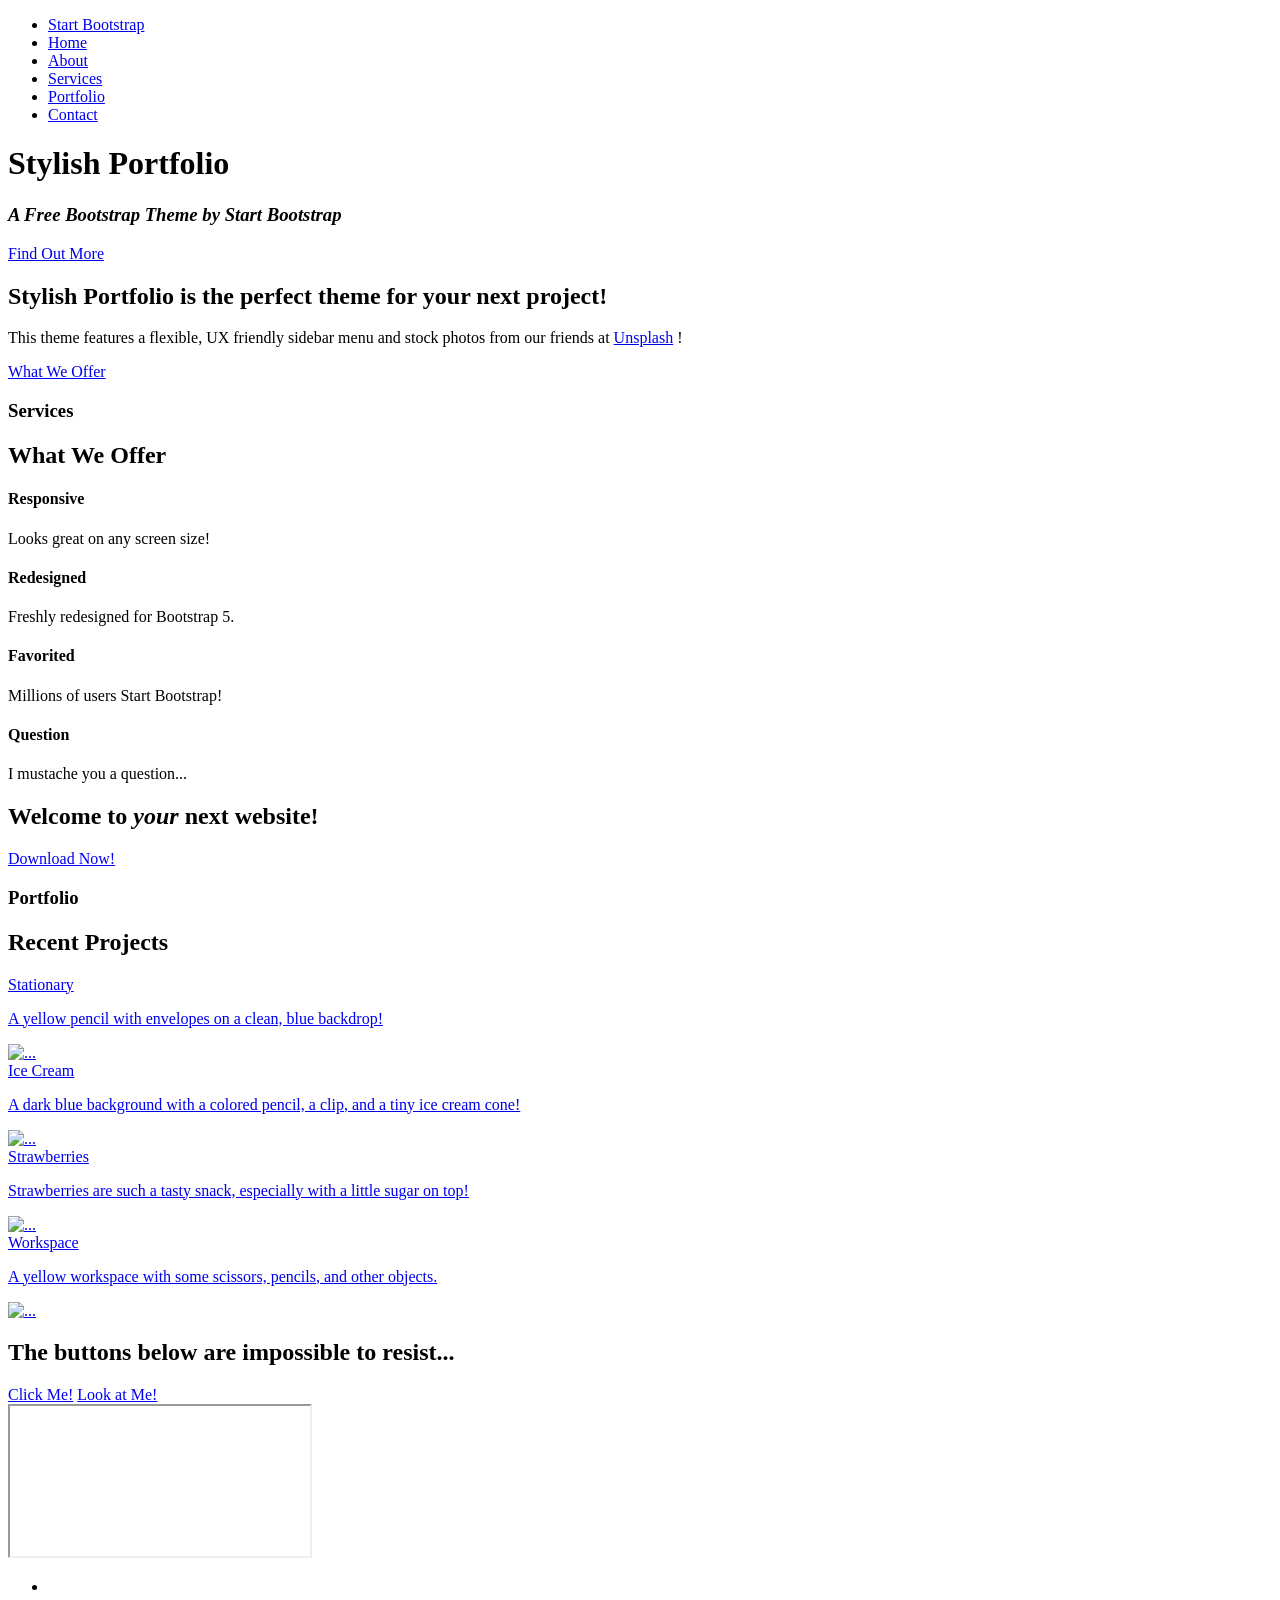
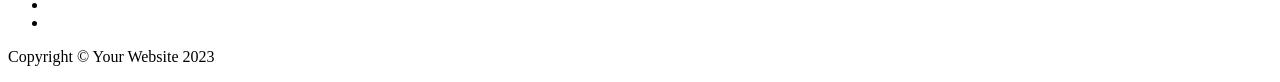
==== index.html @ 63abe237 "Feature Alinhamento de Dados" ====
<!DOCTYPE html>
<html lang="en">
    <head>
        <meta charset="utf-8" />
        <meta name="viewport" content="width=device-width, initial-scale=1, shrink-to-fit=no" />
        <meta name="description" content="" />
        <meta name="author" content="" />
        <title>Stylish Portfolio - Start Bootstrap Template</title>
        <!-- Favicon-->
        <link rel="icon" type="image/x-icon" href="assets/favicon.ico" />
        <!-- Font Awesome icons (free version)-->
        <script src="https://use.fontawesome.com/releases/v6.3.0/js/all.js" crossorigin="anonymous"></script>
        <!-- Simple line icons-->
        <link href="https://cdnjs.cloudflare.com/ajax/libs/simple-line-icons/2.5.5/css/simple-line-icons.min.css" rel="stylesheet" />
        <!-- Google fonts-->
        <link href="https://fonts.googleapis.com/css?family=Source+Sans+Pro:300,400,700,300italic,400italic,700italic" rel="stylesheet" type="text/css" />
        <!-- Core theme CSS (includes Bootstrap)-->
        <link href="css/styles.css" rel="stylesheet" />
    </head>
    <body id="page-top">
        <!-- Navigation-->
        <a class="menu-toggle rounded" href="#"><i class="fas fa-bars"></i></a>
        <nav id="sidebar-wrapper">
            <ul class="sidebar-nav">
                <li class="sidebar-brand"><a href="#page-top">Start Bootstrap</a></li>
                <li class="sidebar-nav-item"><a href="#page-top">Home</a></li>
                <li class="sidebar-nav-item"><a href="#about">About</a></li>
                <li class="sidebar-nav-item"><a href="#services">Services</a></li>
                <li class="sidebar-nav-item"><a href="#portfolio">Portfolio</a></li>
                <li class="sidebar-nav-item"><a href="#contact">Contact</a></li>
            </ul>
        </nav>
        <!-- Header-->
        <header class="masthead d-flex align-items-center">
            <div class="container px-4 px-lg-5 text-center">
                <h1 class="mb-1">Stylish Portfolio</h1>
                <h3 class="mb-5"><em>A Free Bootstrap Theme by Start Bootstrap</em></h3>
                <a class="btn btn-primary btn-xl" href="#about">Find Out More</a>
            </div>
        </header>
        <!-- About-->
        <section class="content-section bg-light" id="about">
            <div class="container px-4 px-lg-5 text-center">
                <div class="row gx-4 gx-lg-5 justify-content-center">
                    <div class="col-lg-10">
                        <h2>Stylish Portfolio is the perfect theme for your next project!</h2>
                        <p class="lead mb-5">
                            This theme features a flexible, UX friendly sidebar menu and stock photos from our friends at
                            <a href="https://unsplash.com/">Unsplash</a>
                            !
                        </p>
                        <a class="btn btn-dark btn-xl" href="#services">What We Offer</a>
                    </div>
                </div>
            </div>
        </section>
        <!-- Services-->
        <section class="content-section bg-primary text-white text-center" id="services">
            <div class="container px-4 px-lg-5">
                <div class="content-section-heading">
                    <h3 class="text-secondary mb-0">Services</h3>
                    <h2 class="mb-5">What We Offer</h2>
                </div>
                <div class="row gx-4 gx-lg-5">
                    <div class="col-lg-3 col-md-6 mb-5 mb-lg-0">
                        <span class="service-icon rounded-circle mx-auto mb-3"><i class="icon-screen-smartphone"></i></span>
                        <h4><strong>Responsive</strong></h4>
                        <p class="text-faded mb-0">Looks great on any screen size!</p>
                    </div>
                    <div class="col-lg-3 col-md-6 mb-5 mb-lg-0">
                        <span class="service-icon rounded-circle mx-auto mb-3"><i class="icon-pencil"></i></span>
                        <h4><strong>Redesigned</strong></h4>
                        <p class="text-faded mb-0">Freshly redesigned for Bootstrap 5.</p>
                    </div>
                    <div class="col-lg-3 col-md-6 mb-5 mb-md-0">
                        <span class="service-icon rounded-circle mx-auto mb-3"><i class="icon-like"></i></span>
                        <h4><strong>Favorited</strong></h4>
                        <p class="text-faded mb-0">
                            Millions of users
                            <i class="fas fa-heart"></i>
                            Start Bootstrap!
                        </p>
                    </div>
                    <div class="col-lg-3 col-md-6">
                        <span class="service-icon rounded-circle mx-auto mb-3"><i class="icon-mustache"></i></span>
                        <h4><strong>Question</strong></h4>
                        <p class="text-faded mb-0">I mustache you a question...</p>
                    </div>
                </div>
            </div>
        </section>
        <!-- Callout-->
        <section class="callout">
            <div class="container px-4 px-lg-5 text-center">
                <h2 class="mx-auto mb-5">
                    Welcome to
                    <em>your</em>
                    next website!
                </h2>
                <a class="btn btn-primary btn-xl" href="https://startbootstrap.com/theme/stylish-portfolio/">Download Now!</a>
            </div>
        </section>
        <!-- Portfolio-->
        <section class="content-section" id="portfolio">
            <div class="container px-4 px-lg-5">
                <div class="content-section-heading text-center">
                    <h3 class="text-secondary mb-0">Portfolio</h3>
                    <h2 class="mb-5">Recent Projects</h2>
                </div>
                <div class="row gx-0">
                    <div class="col-lg-6">
                        <a class="portfolio-item" href="#!">
                            <div class="caption">
                                <div class="caption-content">
                                    <div class="h2">Stationary</div>
                                    <p class="mb-0">A yellow pencil with envelopes on a clean, blue backdrop!</p>
                                </div>
                            </div>
                            <img class="img-fluid" src="assets/img/portfolio-1.jpg" alt="..." />
                        </a>
                    </div>
                    <div class="col-lg-6">
                        <a class="portfolio-item" href="#!">
                            <div class="caption">
                                <div class="caption-content">
                                    <div class="h2">Ice Cream</div>
                                    <p class="mb-0">A dark blue background with a colored pencil, a clip, and a tiny ice cream cone!</p>
                                </div>
                            </div>
                            <img class="img-fluid" src="assets/img/portfolio-2.jpg" alt="..." />
                        </a>
                    </div>
                    <div class="col-lg-6">
                        <a class="portfolio-item" href="#!">
                            <div class="caption">
                                <div class="caption-content">
                                    <div class="h2">Strawberries</div>
                                    <p class="mb-0">Strawberries are such a tasty snack, especially with a little sugar on top!</p>
                                </div>
                            </div>
                            <img class="img-fluid" src="assets/img/portfolio-3.jpg" alt="..." />
                        </a>
                    </div>
                    <div class="col-lg-6">
                        <a class="portfolio-item" href="#!">
                            <div class="caption">
                                <div class="caption-content">
                                    <div class="h2">Workspace</div>
                                    <p class="mb-0">A yellow workspace with some scissors, pencils, and other objects.</p>
                                </div>
                            </div>
                            <img class="img-fluid" src="assets/img/portfolio-4.jpg" alt="..." />
                        </a>
                    </div>
                </div>
            </div>
        </section>
        <!-- Call to Action-->
        <section class="content-section bg-primary text-white">
            <div class="container px-4 px-lg-5 text-center">
                <h2 class="mb-4">The buttons below are impossible to resist...</h2>
                <a class="btn btn-xl btn-light me-4" href="#!">Click Me!</a>
                <a class="btn btn-xl btn-dark" href="#!">Look at Me!</a>
            </div>
        </section>
        <!-- Map-->
        <div class="map" id="contact">
            <iframe src="https://maps.google.com/maps?f=q&amp;source=s_q&amp;hl=en&amp;geocode=&amp;q=Twitter,+Inc.,+Market+Street,+San+Francisco,+CA&amp;aq=0&amp;oq=twitter&amp;sll=28.659344,-81.187888&amp;sspn=0.128789,0.264187&amp;ie=UTF8&amp;hq=Twitter,+Inc.,+Market+Street,+San+Francisco,+CA&amp;t=m&amp;z=15&amp;iwloc=A&amp;output=embed"></iframe>
            <br />
            <small><a href="https://maps.google.com/maps?f=q&amp;source=embed&amp;hl=en&amp;geocode=&amp;q=Twitter,+Inc.,+Market+Street,+San+Francisco,+CA&amp;aq=0&amp;oq=twitter&amp;sll=28.659344,-81.187888&amp;sspn=0.128789,0.264187&amp;ie=UTF8&amp;hq=Twitter,+Inc.,+Market+Street,+San+Francisco,+CA&amp;t=m&amp;z=15&amp;iwloc=A"></a></small>
        </div>
        <!-- Footer-->
        <footer class="footer text-center">
            <div class="container px-4 px-lg-5">
                <ul class="list-inline mb-5">
                    <li class="list-inline-item">
                        <a class="social-link rounded-circle text-white mr-3" href="#!"><i class="icon-social-facebook"></i></a>
                    </li>
                    <li class="list-inline-item">
                        <a class="social-link rounded-circle text-white mr-3" href="#!"><i class="icon-social-twitter"></i></a>
                    </li>
                    <li class="list-inline-item">
                        <a class="social-link rounded-circle text-white" href="#!"><i class="icon-social-github"></i></a>
                    </li>
                </ul>
                <p class="text-muted small mb-0">Copyright &copy; Your Website 2023</p>
            </div>
        </footer>
        <!-- Scroll to Top Button-->
        <a class="scroll-to-top rounded" href="#page-top"><i class="fas fa-angle-up"></i></a>
        <!-- Bootstrap core JS-->
        <script src="https://cdn.jsdelivr.net/npm/bootstrap@5.2.3/dist/js/bootstrap.bundle.min.js"></script>
        <!-- Core theme JS-->
        <script src="js/scripts.js"></script>
    </body>
</html>
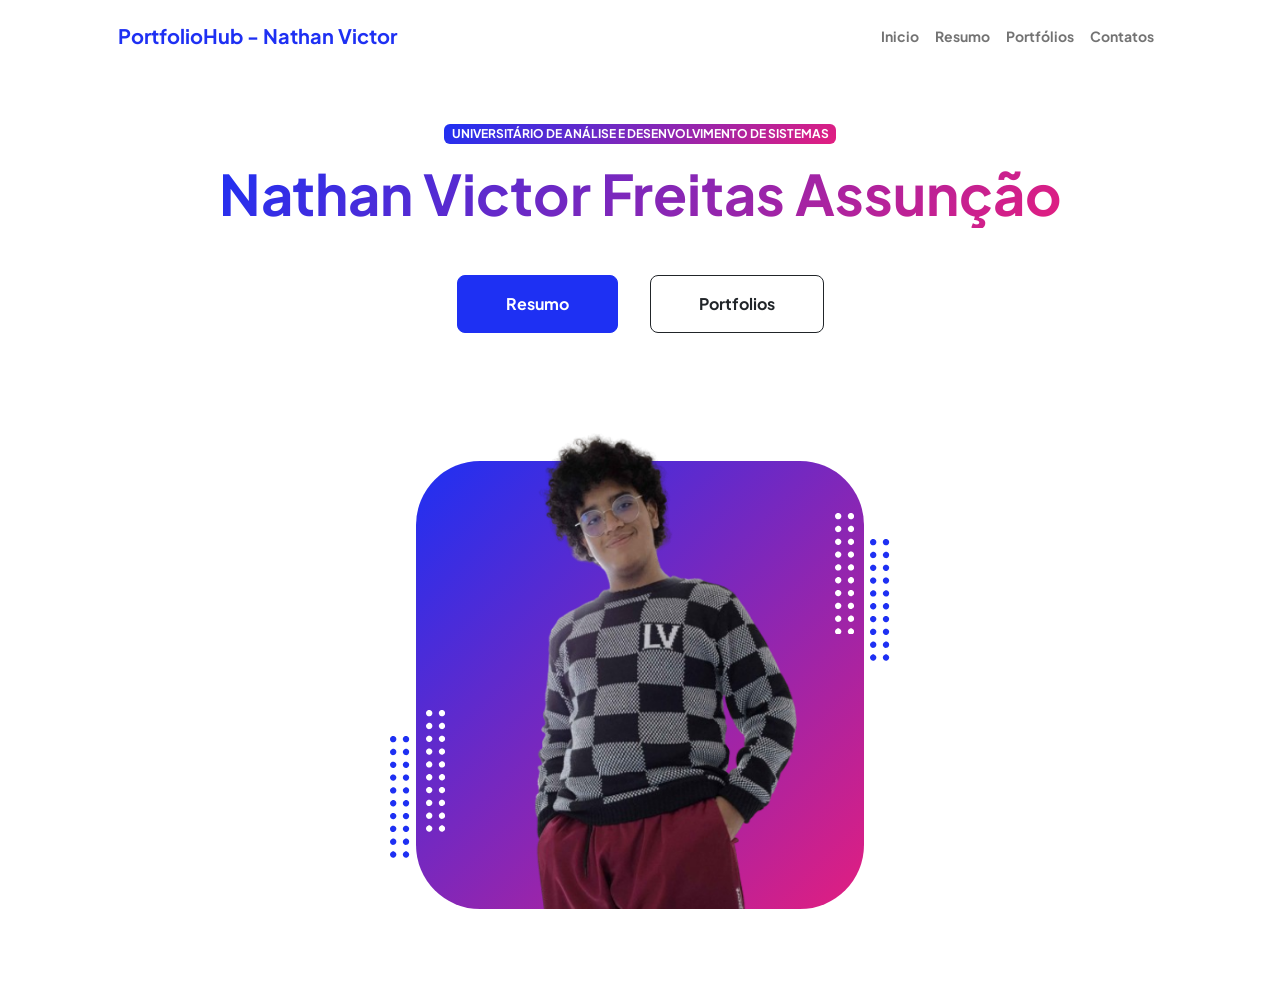
==== commit 676d70ed: "Update de Dados" ====
--- a/index.html
+++ b/index.html
@@ -1,196 +1,187 @@
 <!DOCTYPE html>
 <html lang="en">
+
+
     <head>
         <meta charset="utf-8" />
         <meta name="viewport" content="width=device-width, initial-scale=1, shrink-to-fit=no" />
         <meta name="description" content="" />
         <meta name="author" content="" />
-        <title>Stylish Portfolio - Start Bootstrap Template</title>
+        <title>PortfolioHub - Nathan Victor Freitas Assunção</title>
         <!-- Favicon-->
         <link rel="icon" type="image/x-icon" href="assets/favicon.ico" />
-        <!-- Font Awesome icons (free version)-->
-        <script src="https://use.fontawesome.com/releases/v6.3.0/js/all.js" crossorigin="anonymous"></script>
-        <!-- Simple line icons-->
-        <link href="https://cdnjs.cloudflare.com/ajax/libs/simple-line-icons/2.5.5/css/simple-line-icons.min.css" rel="stylesheet" />
-        <!-- Google fonts-->
-        <link href="https://fonts.googleapis.com/css?family=Source+Sans+Pro:300,400,700,300italic,400italic,700italic" rel="stylesheet" type="text/css" />
+        <!-- Custom Google font-->
+        <link rel="preconnect" href="https://fonts.googleapis.com" />
+        <link rel="preconnect" href="https://fonts.gstatic.com" crossorigin />
+        <link href="https://fonts.googleapis.com/css2?family=Plus+Jakarta+Sans:wght@100;200;300;400;500;600;700;800;900&amp;display=swap" rel="stylesheet" />
+        <!-- Bootstrap icons-->
+        <link href="https://cdn.jsdelivr.net/npm/bootstrap-icons@1.8.1/font/bootstrap-icons.css" rel="stylesheet" />
         <!-- Core theme CSS (includes Bootstrap)-->
         <link href="css/styles.css" rel="stylesheet" />
     </head>
-    <body id="page-top">
-        <!-- Navigation-->
-        <a class="menu-toggle rounded" href="#"><i class="fas fa-bars"></i></a>
-        <nav id="sidebar-wrapper">
-            <ul class="sidebar-nav">
-                <li class="sidebar-brand"><a href="#page-top">Start Bootstrap</a></li>
-                <li class="sidebar-nav-item"><a href="#page-top">Home</a></li>
-                <li class="sidebar-nav-item"><a href="#about">About</a></li>
-                <li class="sidebar-nav-item"><a href="#services">Services</a></li>
-                <li class="sidebar-nav-item"><a href="#portfolio">Portfolio</a></li>
-                <li class="sidebar-nav-item"><a href="#contact">Contact</a></li>
-            </ul>
-        </nav>
-        <!-- Header-->
-        <header class="masthead d-flex align-items-center">
-            <div class="container px-4 px-lg-5 text-center">
-                <h1 class="mb-1">Stylish Portfolio</h1>
-                <h3 class="mb-5"><em>A Free Bootstrap Theme by Start Bootstrap</em></h3>
-                <a class="btn btn-primary btn-xl" href="#about">Find Out More</a>
-            </div>
-        </header>
-        <!-- About-->
-        <section class="content-section bg-light" id="about">
-            <div class="container px-4 px-lg-5 text-center">
-                <div class="row gx-4 gx-lg-5 justify-content-center">
-                    <div class="col-lg-10">
-                        <h2>Stylish Portfolio is the perfect theme for your next project!</h2>
-                        <p class="lead mb-5">
-                            This theme features a flexible, UX friendly sidebar menu and stock photos from our friends at
-                            <a href="https://unsplash.com/">Unsplash</a>
-                            !
-                        </p>
-                        <a class="btn btn-dark btn-xl" href="#services">What We Offer</a>
+
+
+    <body class="d-flex flex-column h-100">
+        <main class="flex-shrink-0">
+            
+            <!-- Navigation-->
+            <nav class="navbar navbar-expand-lg navbar-light bg-white py-3">
+                <div class="container px-5">
+                    <a class="navbar-brand" href="index.html"><span class="fw-bolder text-primary">PortfolioHub - Nathan Victor</span></a>
+                    <button class="navbar-toggler" type="button" data-bs-toggle="collapse" data-bs-target="#navbarSupportedContent" aria-controls="navbarSupportedContent" aria-expanded="false" aria-label="Toggle navigation"><span class="navbar-toggler-icon"></span></button>
+                    <div class="collapse navbar-collapse" id="navbarSupportedContent">
+                        <ul class="navbar-nav ms-auto mb-2 mb-lg-0 small fw-bolder">
+                            <li class="nav-item"><a class="nav-link" href="index.html">Inicio</a></li>
+                            <li class="nav-item"><a class="nav-link" href="resumo.html">Resumo</a></li>
+                            <li class="nav-item"><a class="nav-link" href="portfolios.html">Portfólios</a></li>
+                            <li class="nav-item"><a class="nav-link" href="contatos.html">Contatos</a></li>
+                        </ul>
                     </div>
                 </div>
-            </div>
-        </section>
-        <!-- Services-->
-        <section class="content-section bg-primary text-white text-center" id="services">
-            <div class="container px-4 px-lg-5">
-                <div class="content-section-heading">
-                    <h3 class="text-secondary mb-0">Services</h3>
-                    <h2 class="mb-5">What We Offer</h2>
-                </div>
-                <div class="row gx-4 gx-lg-5">
-                    <div class="col-lg-3 col-md-6 mb-5 mb-lg-0">
-                        <span class="service-icon rounded-circle mx-auto mb-3"><i class="icon-screen-smartphone"></i></span>
-                        <h4><strong>Responsive</strong></h4>
-                        <p class="text-faded mb-0">Looks great on any screen size!</p>
-                    </div>
-                    <div class="col-lg-3 col-md-6 mb-5 mb-lg-0">
-                        <span class="service-icon rounded-circle mx-auto mb-3"><i class="icon-pencil"></i></span>
-                        <h4><strong>Redesigned</strong></h4>
-                        <p class="text-faded mb-0">Freshly redesigned for Bootstrap 5.</p>
-                    </div>
-                    <div class="col-lg-3 col-md-6 mb-5 mb-md-0">
-                        <span class="service-icon rounded-circle mx-auto mb-3"><i class="icon-like"></i></span>
-                        <h4><strong>Favorited</strong></h4>
-                        <p class="text-faded mb-0">
-                            Millions of users
-                            <i class="fas fa-heart"></i>
-                            Start Bootstrap!
-                        </p>
-                    </div>
-                    <div class="col-lg-3 col-md-6">
-                        <span class="service-icon rounded-circle mx-auto mb-3"><i class="icon-mustache"></i></span>
-                        <h4><strong>Question</strong></h4>
-                        <p class="text-faded mb-0">I mustache you a question...</p>
+            </nav>
+
+            <!-- Header-->
+            <header class="py-5">
+                <div class="container px-5 pb-5">
+                    <div class="row gx-5 align-items-center">
+                        <div class="col-xxl-5">
+                            <!-- Header text content-->
+                            <div class="text-center text-xxl-start">
+                                <div class="badge bg-gradient-primary-to-secondary text-white mb-3"><div class="text-uppercase">Universitário de Análise e Desenvolvimento de Sistemas</div></div>
+                                <h1 class="display-4 fw-bolder mb-5"><span class="text-gradient d-inline">Nathan Victor Freitas Assunção</span></h1>
+                                <div class="d-grid gap-3 d-sm-flex justify-content-sm-center justify-content-xxl-start mb-3">
+                                    <a class="btn btn-primary btn-lg px-5 py-3 me-sm-3 fs-6 fw-bolder" href="resumo.html">Resumo</a>
+                                    <a class="btn btn-outline-dark btn-lg px-5 py-3 fs-6 fw-bolder" href="portfolios.html">Portfolios</a>
+                                </div>
+                            </div>
+                        </div>
+                        <div class="col-xxl-7">
+                            <!-- Header profile picture-->
+                            <div class="d-flex justify-content-center mt-5 mt-xxl-0">
+                                <div class="profile bg-gradient-primary-to-secondary">
+                                    <!-- TIP: For best results, use a photo with a transparent background like the demo example below-->
+                                    <!-- Watch a tutorial on how to do this on YouTube (link)-->
+                                    <img class="profile-img" src="assets/eu14.png" alt="..." />
+                                    <div class="dots-1">
+                                        <!-- SVG Dots-->
+                                        <svg version="1.1" xmlns="http://www.w3.org/2000/svg" xmlns:xlink="http://www.w3.org/1999/xlink" x="0px" y="0px" viewBox="0 0 191.6 1215.4" style="enable-background: new 0 0 191.6 1215.4" xml:space="preserve">
+                                            <g transform="translate(0.000000,1280.000000) scale(0.100000,-0.100000)">
+                                                <path d="M227.7,12788.6c-105-35-200-141-222-248c-43-206,163-412,369-369c155,32,275,190,260,339c-11,105-90,213-190,262        C383.7,12801.6,289.7,12808.6,227.7,12788.6z"></path>
+                                                <path d="M1507.7,12788.6c-151-50-253-216-222-362c25-119,136-230,254-255c194-41,395,142,375,339c-11,105-90,213-190,262        C1663.7,12801.6,1569.7,12808.6,1507.7,12788.6z"></path>
+                                                <path d="M227.7,11508.6c-105-35-200-141-222-248c-43-206,163-412,369-369c155,32,275,190,260,339c-11,105-90,213-190,262        C383.7,11521.6,289.7,11528.6,227.7,11508.6z"></path>
+                                                <path d="M1507.7,11508.6c-151-50-253-216-222-362c25-119,136-230,254-255c194-41,395,142,375,339c-11,105-90,213-190,262        C1663.7,11521.6,1569.7,11528.6,1507.7,11508.6z"></path>
+                                                <path d="M227.7,10228.6c-105-35-200-141-222-248c-43-206,163-412,369-369c155,32,275,190,260,339c-11,105-90,213-190,262        C383.7,10241.6,289.7,10248.6,227.7,10228.6z"></path>
+                                                <path d="M1507.7,10228.6c-105-35-200-141-222-248c-43-206,163-412,369-369c155,32,275,190,260,339c-11,105-90,213-190,262        C1663.7,10241.6,1569.7,10248.6,1507.7,10228.6z"></path>
+                                                <path d="M227.7,8948.6c-105-35-200-141-222-248c-43-206,163-412,369-369c155,32,275,190,260,339c-11,105-90,213-190,262        C383.7,8961.6,289.7,8968.6,227.7,8948.6z"></path>
+                                                <path d="M1507.7,8948.6c-105-35-200-141-222-248c-43-206,163-412,369-369c155,32,275,190,260,339c-11,105-90,213-190,262        C1663.7,8961.6,1569.7,8968.6,1507.7,8948.6z"></path>
+                                                <path d="M227.7,7668.6c-105-35-200-141-222-248c-43-206,163-412,369-369c155,32,275,190,260,339c-11,105-90,213-190,262        C383.7,7681.6,289.7,7688.6,227.7,7668.6z"></path>
+                                                <path d="M1507.7,7668.6c-105-35-200-141-222-248c-43-206,163-412,369-369c155,32,275,190,260,339c-11,105-90,213-190,262        C1663.7,7681.6,1569.7,7688.6,1507.7,7668.6z"></path>
+                                                <path d="M227.7,6388.6c-105-35-200-141-222-248c-43-206,163-412,369-369c155,32,275,190,260,339c-11,105-90,213-190,262        C383.7,6401.6,289.7,6408.6,227.7,6388.6z"></path>
+                                                <path d="M1507.7,6388.6c-105-35-200-141-222-248c-43-206,163-412,369-369c155,32,275,190,260,339c-11,105-90,213-190,262        C1663.7,6401.6,1569.7,6408.6,1507.7,6388.6z"></path>
+                                                <path d="M227.7,5108.6c-105-35-200-141-222-248c-43-206,163-412,369-369c155,32,275,190,260,339c-11,105-90,213-190,262        C383.7,5121.6,289.7,5128.6,227.7,5108.6z"></path>
+                                                <path d="M1507.7,5108.6c-105-35-200-141-222-248c-43-206,163-412,369-369c155,32,275,190,260,339c-11,105-90,213-190,262        C1663.7,5121.6,1569.7,5128.6,1507.7,5108.6z"></path>
+                                                <path d="M227.7,3828.6c-105-35-200-141-222-248c-43-206,163-412,369-369c155,32,275,190,260,339c-11,105-90,213-190,262        C383.7,3841.6,289.7,3848.6,227.7,3828.6z"></path>
+                                                <path d="M1507.7,3828.6c-105-35-200-141-222-248c-43-206,163-412,369-369c155,32,275,190,260,339c-11,105-90,213-190,262        C1663.7,3841.6,1569.7,3848.6,1507.7,3828.6z"></path>
+                                                <path d="M227.7,2548.6c-105-35-200-141-222-248c-43-206,163-412,369-369c155,32,275,190,260,339c-11,105-90,213-190,262        C383.7,2561.6,289.7,2568.6,227.7,2548.6z"></path>
+                                                <path d="M1507.7,2548.6c-105-35-200-141-222-248c-43-206,163-412,369-369c155,32,275,190,260,339c-11,105-90,213-190,262        C1663.7,2561.6,1569.7,2568.6,1507.7,2548.6z"></path>
+                                                <path d="M227.7,1268.6c-105-35-200-141-222-248c-43-206,163-412,369-369c155,32,275,190,260,339c-11,105-90,213-190,262        C383.7,1281.6,289.7,1288.6,227.7,1268.6z"></path>
+                                                <path d="M1507.7,1268.6c-105-35-200-141-222-248c-43-206,163-412,369-369c155,32,275,190,260,339c-11,105-90,213-190,262        C1663.7,1281.6,1569.7,1288.6,1507.7,1268.6z"></path>
+                                            </g>
+                                        </svg>
+                                        <!-- END of SVG dots-->
+                                    </div>
+                                    <div class="dots-2">
+                                        <!-- SVG Dots-->
+                                        <svg version="1.1" xmlns="http://www.w3.org/2000/svg" xmlns:xlink="http://www.w3.org/1999/xlink" x="0px" y="0px" viewBox="0 0 191.6 1215.4" style="enable-background: new 0 0 191.6 1215.4" xml:space="preserve">
+                                            <g transform="translate(0.000000,1280.000000) scale(0.100000,-0.100000)">
+                                                <path d="M227.7,12788.6c-105-35-200-141-222-248c-43-206,163-412,369-369c155,32,275,190,260,339c-11,105-90,213-190,262        C383.7,12801.6,289.7,12808.6,227.7,12788.6z"></path>
+                                                <path d="M1507.7,12788.6c-151-50-253-216-222-362c25-119,136-230,254-255c194-41,395,142,375,339c-11,105-90,213-190,262        C1663.7,12801.6,1569.7,12808.6,1507.7,12788.6z"></path>
+                                                <path d="M227.7,11508.6c-105-35-200-141-222-248c-43-206,163-412,369-369c155,32,275,190,260,339c-11,105-90,213-190,262        C383.7,11521.6,289.7,11528.6,227.7,11508.6z"></path>
+                                                <path d="M1507.7,11508.6c-151-50-253-216-222-362c25-119,136-230,254-255c194-41,395,142,375,339c-11,105-90,213-190,262        C1663.7,11521.6,1569.7,11528.6,1507.7,11508.6z"></path>
+                                                <path d="M227.7,10228.6c-105-35-200-141-222-248c-43-206,163-412,369-369c155,32,275,190,260,339c-11,105-90,213-190,262        C383.7,10241.6,289.7,10248.6,227.7,10228.6z"></path>
+                                                <path d="M1507.7,10228.6c-105-35-200-141-222-248c-43-206,163-412,369-369c155,32,275,190,260,339c-11,105-90,213-190,262        C1663.7,10241.6,1569.7,10248.6,1507.7,10228.6z"></path>
+                                                <path d="M227.7,8948.6c-105-35-200-141-222-248c-43-206,163-412,369-369c155,32,275,190,260,339c-11,105-90,213-190,262        C383.7,8961.6,289.7,8968.6,227.7,8948.6z"></path>
+                                                <path d="M1507.7,8948.6c-105-35-200-141-222-248c-43-206,163-412,369-369c155,32,275,190,260,339c-11,105-90,213-190,262        C1663.7,8961.6,1569.7,8968.6,1507.7,8948.6z"></path>
+                                                <path d="M227.7,7668.6c-105-35-200-141-222-248c-43-206,163-412,369-369c155,32,275,190,260,339c-11,105-90,213-190,262        C383.7,7681.6,289.7,7688.6,227.7,7668.6z"></path>
+                                                <path d="M1507.7,7668.6c-105-35-200-141-222-248c-43-206,163-412,369-369c155,32,275,190,260,339c-11,105-90,213-190,262        C1663.7,7681.6,1569.7,7688.6,1507.7,7668.6z"></path>
+                                                <path d="M227.7,6388.6c-105-35-200-141-222-248c-43-206,163-412,369-369c155,32,275,190,260,339c-11,105-90,213-190,262        C383.7,6401.6,289.7,6408.6,227.7,6388.6z"></path>
+                                                <path d="M1507.7,6388.6c-105-35-200-141-222-248c-43-206,163-412,369-369c155,32,275,190,260,339c-11,105-90,213-190,262        C1663.7,6401.6,1569.7,6408.6,1507.7,6388.6z"></path>
+                                                <path d="M227.7,5108.6c-105-35-200-141-222-248c-43-206,163-412,369-369c155,32,275,190,260,339c-11,105-90,213-190,262        C383.7,5121.6,289.7,5128.6,227.7,5108.6z"></path>
+                                                <path d="M1507.7,5108.6c-105-35-200-141-222-248c-43-206,163-412,369-369c155,32,275,190,260,339c-11,105-90,213-190,262        C1663.7,5121.6,1569.7,5128.6,1507.7,5108.6z"></path>
+                                                <path d="M227.7,3828.6c-105-35-200-141-222-248c-43-206,163-412,369-369c155,32,275,190,260,339c-11,105-90,213-190,262        C383.7,3841.6,289.7,3848.6,227.7,3828.6z"></path>
+                                                <path d="M1507.7,3828.6c-105-35-200-141-222-248c-43-206,163-412,369-369c155,32,275,190,260,339c-11,105-90,213-190,262        C1663.7,3841.6,1569.7,3848.6,1507.7,3828.6z"></path>
+                                                <path d="M227.7,2548.6c-105-35-200-141-222-248c-43-206,163-412,369-369c155,32,275,190,260,339c-11,105-90,213-190,262        C383.7,2561.6,289.7,2568.6,227.7,2548.6z"></path>
+                                                <path d="M1507.7,2548.6c-105-35-200-141-222-248c-43-206,163-412,369-369c155,32,275,190,260,339c-11,105-90,213-190,262        C1663.7,2561.6,1569.7,2568.6,1507.7,2548.6z"></path>
+                                                <path d="M227.7,1268.6c-105-35-200-141-222-248c-43-206,163-412,369-369c155,32,275,190,260,339c-11,105-90,213-190,262        C383.7,1281.6,289.7,1288.6,227.7,1268.6z"></path>
+                                                <path d="M1507.7,1268.6c-105-35-200-141-222-248c-43-206,163-412,369-369c155,32,275,190,260,339c-11,105-90,213-190,262        C1663.7,1281.6,1569.7,1288.6,1507.7,1268.6z"></path>
+                                            </g>
+                                        </svg>
+                                        <!-- END of SVG dots-->
+                                    </div>
+                                    <div class="dots-3">
+                                        <!-- SVG Dots-->
+                                        <svg version="1.1" xmlns="http://www.w3.org/2000/svg" xmlns:xlink="http://www.w3.org/1999/xlink" x="0px" y="0px" viewBox="0 0 191.6 1215.4" style="enable-background: new 0 0 191.6 1215.4" xml:space="preserve">
+                                            <g transform="translate(0.000000,1280.000000) scale(0.100000,-0.100000)">
+                                                <path d="M227.7,12788.6c-105-35-200-141-222-248c-43-206,163-412,369-369c155,32,275,190,260,339c-11,105-90,213-190,262        C383.7,12801.6,289.7,12808.6,227.7,12788.6z"></path>
+                                                <path d="M1507.7,12788.6c-151-50-253-216-222-362c25-119,136-230,254-255c194-41,395,142,375,339c-11,105-90,213-190,262        C1663.7,12801.6,1569.7,12808.6,1507.7,12788.6z"></path>
+                                                <path d="M227.7,11508.6c-105-35-200-141-222-248c-43-206,163-412,369-369c155,32,275,190,260,339c-11,105-90,213-190,262        C383.7,11521.6,289.7,11528.6,227.7,11508.6z"></path>
+                                                <path d="M1507.7,11508.6c-151-50-253-216-222-362c25-119,136-230,254-255c194-41,395,142,375,339c-11,105-90,213-190,262        C1663.7,11521.6,1569.7,11528.6,1507.7,11508.6z"></path>
+                                                <path d="M227.7,10228.6c-105-35-200-141-222-248c-43-206,163-412,369-369c155,32,275,190,260,339c-11,105-90,213-190,262        C383.7,10241.6,289.7,10248.6,227.7,10228.6z"></path>
+                                                <path d="M1507.7,10228.6c-105-35-200-141-222-248c-43-206,163-412,369-369c155,32,275,190,260,339c-11,105-90,213-190,262        C1663.7,10241.6,1569.7,10248.6,1507.7,10228.6z"></path>
+                                                <path d="M227.7,8948.6c-105-35-200-141-222-248c-43-206,163-412,369-369c155,32,275,190,260,339c-11,105-90,213-190,262        C383.7,8961.6,289.7,8968.6,227.7,8948.6z"></path>
+                                                <path d="M1507.7,8948.6c-105-35-200-141-222-248c-43-206,163-412,369-369c155,32,275,190,260,339c-11,105-90,213-190,262        C1663.7,8961.6,1569.7,8968.6,1507.7,8948.6z"></path>
+                                                <path d="M227.7,7668.6c-105-35-200-141-222-248c-43-206,163-412,369-369c155,32,275,190,260,339c-11,105-90,213-190,262        C383.7,7681.6,289.7,7688.6,227.7,7668.6z"></path>
+                                                <path d="M1507.7,7668.6c-105-35-200-141-222-248c-43-206,163-412,369-369c155,32,275,190,260,339c-11,105-90,213-190,262        C1663.7,7681.6,1569.7,7688.6,1507.7,7668.6z"></path>
+                                                <path d="M227.7,6388.6c-105-35-200-141-222-248c-43-206,163-412,369-369c155,32,275,190,260,339c-11,105-90,213-190,262        C383.7,6401.6,289.7,6408.6,227.7,6388.6z"></path>
+                                                <path d="M1507.7,6388.6c-105-35-200-141-222-248c-43-206,163-412,369-369c155,32,275,190,260,339c-11,105-90,213-190,262        C1663.7,6401.6,1569.7,6408.6,1507.7,6388.6z"></path>
+                                                <path d="M227.7,5108.6c-105-35-200-141-222-248c-43-206,163-412,369-369c155,32,275,190,260,339c-11,105-90,213-190,262        C383.7,5121.6,289.7,5128.6,227.7,5108.6z"></path>
+                                                <path d="M1507.7,5108.6c-105-35-200-141-222-248c-43-206,163-412,369-369c155,32,275,190,260,339c-11,105-90,213-190,262        C1663.7,5121.6,1569.7,5128.6,1507.7,5108.6z"></path>
+                                                <path d="M227.7,3828.6c-105-35-200-141-222-248c-43-206,163-412,369-369c155,32,275,190,260,339c-11,105-90,213-190,262        C383.7,3841.6,289.7,3848.6,227.7,3828.6z"></path>
+                                                <path d="M1507.7,3828.6c-105-35-200-141-222-248c-43-206,163-412,369-369c155,32,275,190,260,339c-11,105-90,213-190,262        C1663.7,3841.6,1569.7,3848.6,1507.7,3828.6z"></path>
+                                                <path d="M227.7,2548.6c-105-35-200-141-222-248c-43-206,163-412,369-369c155,32,275,190,260,339c-11,105-90,213-190,262        C383.7,2561.6,289.7,2568.6,227.7,2548.6z"></path>
+                                                <path d="M1507.7,2548.6c-105-35-200-141-222-248c-43-206,163-412,369-369c155,32,275,190,260,339c-11,105-90,213-190,262        C1663.7,2561.6,1569.7,2568.6,1507.7,2548.6z"></path>
+                                                <path d="M227.7,1268.6c-105-35-200-141-222-248c-43-206,163-412,369-369c155,32,275,190,260,339c-11,105-90,213-190,262        C383.7,1281.6,289.7,1288.6,227.7,1268.6z"></path>
+                                                <path d="M1507.7,1268.6c-105-35-200-141-222-248c-43-206,163-412,369-369c155,32,275,190,260,339c-11,105-90,213-190,262        C1663.7,1281.6,1569.7,1288.6,1507.7,1268.6z"></path>
+                                            </g>
+                                        </svg>
+                                        <!-- END of SVG dots-->
+                                    </div>
+                                    <div class="dots-4">
+                                        <!-- SVG Dots-->
+                                        <svg version="1.1" xmlns="http://www.w3.org/2000/svg" xmlns:xlink="http://www.w3.org/1999/xlink" x="0px" y="0px" viewBox="0 0 191.6 1215.4" style="enable-background: new 0 0 191.6 1215.4" xml:space="preserve">
+                                            <g transform="translate(0.000000,1280.000000) scale(0.100000,-0.100000)">
+                                                <path d="M227.7,12788.6c-105-35-200-141-222-248c-43-206,163-412,369-369c155,32,275,190,260,339c-11,105-90,213-190,262        C383.7,12801.6,289.7,12808.6,227.7,12788.6z"></path>
+                                                <path d="M1507.7,12788.6c-151-50-253-216-222-362c25-119,136-230,254-255c194-41,395,142,375,339c-11,105-90,213-190,262        C1663.7,12801.6,1569.7,12808.6,1507.7,12788.6z"></path>
+                                                <path d="M227.7,11508.6c-105-35-200-141-222-248c-43-206,163-412,369-369c155,32,275,190,260,339c-11,105-90,213-190,262        C383.7,11521.6,289.7,11528.6,227.7,11508.6z"></path>
+                                                <path d="M1507.7,11508.6c-151-50-253-216-222-362c25-119,136-230,254-255c194-41,395,142,375,339c-11,105-90,213-190,262        C1663.7,11521.6,1569.7,11528.6,1507.7,11508.6z"></path>
+                                                <path d="M227.7,10228.6c-105-35-200-141-222-248c-43-206,163-412,369-369c155,32,275,190,260,339c-11,105-90,213-190,262        C383.7,10241.6,289.7,10248.6,227.7,10228.6z"></path>
+                                                <path d="M1507.7,10228.6c-105-35-200-141-222-248c-43-206,163-412,369-369c155,32,275,190,260,339c-11,105-90,213-190,262        C1663.7,10241.6,1569.7,10248.6,1507.7,10228.6z"></path>
+                                                <path d="M227.7,8948.6c-105-35-200-141-222-248c-43-206,163-412,369-369c155,32,275,190,260,339c-11,105-90,213-190,262        C383.7,8961.6,289.7,8968.6,227.7,8948.6z"></path>
+                                                <path d="M1507.7,8948.6c-105-35-200-141-222-248c-43-206,163-412,369-369c155,32,275,190,260,339c-11,105-90,213-190,262        C1663.7,8961.6,1569.7,8968.6,1507.7,8948.6z"></path>
+                                                <path d="M227.7,7668.6c-105-35-200-141-222-248c-43-206,163-412,369-369c155,32,275,190,260,339c-11,105-90,213-190,262        C383.7,7681.6,289.7,7688.6,227.7,7668.6z"></path>
+                                                <path d="M1507.7,7668.6c-105-35-200-141-222-248c-43-206,163-412,369-369c155,32,275,190,260,339c-11,105-90,213-190,262        C1663.7,7681.6,1569.7,7688.6,1507.7,7668.6z"></path>
+                                                <path d="M227.7,6388.6c-105-35-200-141-222-248c-43-206,163-412,369-369c155,32,275,190,260,339c-11,105-90,213-190,262        C383.7,6401.6,289.7,6408.6,227.7,6388.6z"></path>
+                                                <path d="M1507.7,6388.6c-105-35-200-141-222-248c-43-206,163-412,369-369c155,32,275,190,260,339c-11,105-90,213-190,262        C1663.7,6401.6,1569.7,6408.6,1507.7,6388.6z"></path>
+                                                <path d="M227.7,5108.6c-105-35-200-141-222-248c-43-206,163-412,369-369c155,32,275,190,260,339c-11,105-90,213-190,262        C383.7,5121.6,289.7,5128.6,227.7,5108.6z"></path>
+                                                <path d="M1507.7,5108.6c-105-35-200-141-222-248c-43-206,163-412,369-369c155,32,275,190,260,339c-11,105-90,213-190,262        C1663.7,5121.6,1569.7,5128.6,1507.7,5108.6z"></path>
+                                                <path d="M227.7,3828.6c-105-35-200-141-222-248c-43-206,163-412,369-369c155,32,275,190,260,339c-11,105-90,213-190,262        C383.7,3841.6,289.7,3848.6,227.7,3828.6z"></path>
+                                                <path d="M1507.7,3828.6c-105-35-200-141-222-248c-43-206,163-412,369-369c155,32,275,190,260,339c-11,105-90,213-190,262        C1663.7,3841.6,1569.7,3848.6,1507.7,3828.6z"></path>
+                                                <path d="M227.7,2548.6c-105-35-200-141-222-248c-43-206,163-412,369-369c155,32,275,190,260,339c-11,105-90,213-190,262        C383.7,2561.6,289.7,2568.6,227.7,2548.6z"></path>
+                                                <path d="M1507.7,2548.6c-105-35-200-141-222-248c-43-206,163-412,369-369c155,32,275,190,260,339c-11,105-90,213-190,262        C1663.7,2561.6,1569.7,2568.6,1507.7,2548.6z"></path>
+                                                <path d="M227.7,1268.6c-105-35-200-141-222-248c-43-206,163-412,369-369c155,32,275,190,260,339c-11,105-90,213-190,262        C383.7,1281.6,289.7,1288.6,227.7,1268.6z"></path>
+                                                <path d="M1507.7,1268.6c-105-35-200-141-222-248c-43-206,163-412,369-369c155,32,275,190,260,339c-11,105-90,213-190,262        C1663.7,1281.6,1569.7,1288.6,1507.7,1268.6z"></path>
+                                            </g>
+                                        </svg>
+                                        <!-- END of SVG dots-->
+                                    </div>
+                                </div>
+                            </div>
+                        </div>
                     </div>
                 </div>
-            </div>
-        </section>
-        <!-- Callout-->
-        <section class="callout">
-            <div class="container px-4 px-lg-5 text-center">
-                <h2 class="mx-auto mb-5">
-                    Welcome to
-                    <em>your</em>
-                    next website!
-                </h2>
-                <a class="btn btn-primary btn-xl" href="https://startbootstrap.com/theme/stylish-portfolio/">Download Now!</a>
-            </div>
-        </section>
-        <!-- Portfolio-->
-        <section class="content-section" id="portfolio">
-            <div class="container px-4 px-lg-5">
-                <div class="content-section-heading text-center">
-                    <h3 class="text-secondary mb-0">Portfolio</h3>
-                    <h2 class="mb-5">Recent Projects</h2>
-                </div>
-                <div class="row gx-0">
-                    <div class="col-lg-6">
-                        <a class="portfolio-item" href="#!">
-                            <div class="caption">
-                                <div class="caption-content">
-                                    <div class="h2">Stationary</div>
-                                    <p class="mb-0">A yellow pencil with envelopes on a clean, blue backdrop!</p>
-                                </div>
-                            </div>
-                            <img class="img-fluid" src="assets/img/portfolio-1.jpg" alt="..." />
-                        </a>
-                    </div>
-                    <div class="col-lg-6">
-                        <a class="portfolio-item" href="#!">
-                            <div class="caption">
-                                <div class="caption-content">
-                                    <div class="h2">Ice Cream</div>
-                                    <p class="mb-0">A dark blue background with a colored pencil, a clip, and a tiny ice cream cone!</p>
-                                </div>
-                            </div>
-                            <img class="img-fluid" src="assets/img/portfolio-2.jpg" alt="..." />
-                        </a>
-                    </div>
-                    <div class="col-lg-6">
-                        <a class="portfolio-item" href="#!">
-                            <div class="caption">
-                                <div class="caption-content">
-                                    <div class="h2">Strawberries</div>
-                                    <p class="mb-0">Strawberries are such a tasty snack, especially with a little sugar on top!</p>
-                                </div>
-                            </div>
-                            <img class="img-fluid" src="assets/img/portfolio-3.jpg" alt="..." />
-                        </a>
-                    </div>
-                    <div class="col-lg-6">
-                        <a class="portfolio-item" href="#!">
-                            <div class="caption">
-                                <div class="caption-content">
-                                    <div class="h2">Workspace</div>
-                                    <p class="mb-0">A yellow workspace with some scissors, pencils, and other objects.</p>
-                                </div>
-                            </div>
-                            <img class="img-fluid" src="assets/img/portfolio-4.jpg" alt="..." />
-                        </a>
-                    </div>
-                </div>
-            </div>
-        </section>
-        <!-- Call to Action-->
-        <section class="content-section bg-primary text-white">
-            <div class="container px-4 px-lg-5 text-center">
-                <h2 class="mb-4">The buttons below are impossible to resist...</h2>
-                <a class="btn btn-xl btn-light me-4" href="#!">Click Me!</a>
-                <a class="btn btn-xl btn-dark" href="#!">Look at Me!</a>
-            </div>
-        </section>
-        <!-- Map-->
-        <div class="map" id="contact">
-            <iframe src="https://maps.google.com/maps?f=q&amp;source=s_q&amp;hl=en&amp;geocode=&amp;q=Twitter,+Inc.,+Market+Street,+San+Francisco,+CA&amp;aq=0&amp;oq=twitter&amp;sll=28.659344,-81.187888&amp;sspn=0.128789,0.264187&amp;ie=UTF8&amp;hq=Twitter,+Inc.,+Market+Street,+San+Francisco,+CA&amp;t=m&amp;z=15&amp;iwloc=A&amp;output=embed"></iframe>
-            <br />
-            <small><a href="https://maps.google.com/maps?f=q&amp;source=embed&amp;hl=en&amp;geocode=&amp;q=Twitter,+Inc.,+Market+Street,+San+Francisco,+CA&amp;aq=0&amp;oq=twitter&amp;sll=28.659344,-81.187888&amp;sspn=0.128789,0.264187&amp;ie=UTF8&amp;hq=Twitter,+Inc.,+Market+Street,+San+Francisco,+CA&amp;t=m&amp;z=15&amp;iwloc=A"></a></small>
-        </div>
-        <!-- Footer-->
-        <footer class="footer text-center">
-            <div class="container px-4 px-lg-5">
-                <ul class="list-inline mb-5">
-                    <li class="list-inline-item">
-                        <a class="social-link rounded-circle text-white mr-3" href="#!"><i class="icon-social-facebook"></i></a>
-                    </li>
-                    <li class="list-inline-item">
-                        <a class="social-link rounded-circle text-white mr-3" href="#!"><i class="icon-social-twitter"></i></a>
-                    </li>
-                    <li class="list-inline-item">
-                        <a class="social-link rounded-circle text-white" href="#!"><i class="icon-social-github"></i></a>
-                    </li>
-                </ul>
-                <p class="text-muted small mb-0">Copyright &copy; Your Website 2023</p>
-            </div>
-        </footer>
-        <!-- Scroll to Top Button-->
-        <a class="scroll-to-top rounded" href="#page-top"><i class="fas fa-angle-up"></i></a>
-        <!-- Bootstrap core JS-->
-        <script src="https://cdn.jsdelivr.net/npm/bootstrap@5.2.3/dist/js/bootstrap.bundle.min.js"></script>
-        <!-- Core theme JS-->
-        <script src="js/scripts.js"></script>
+            </header>
+            </section>
+        </main>
+
     </body>
 </html>
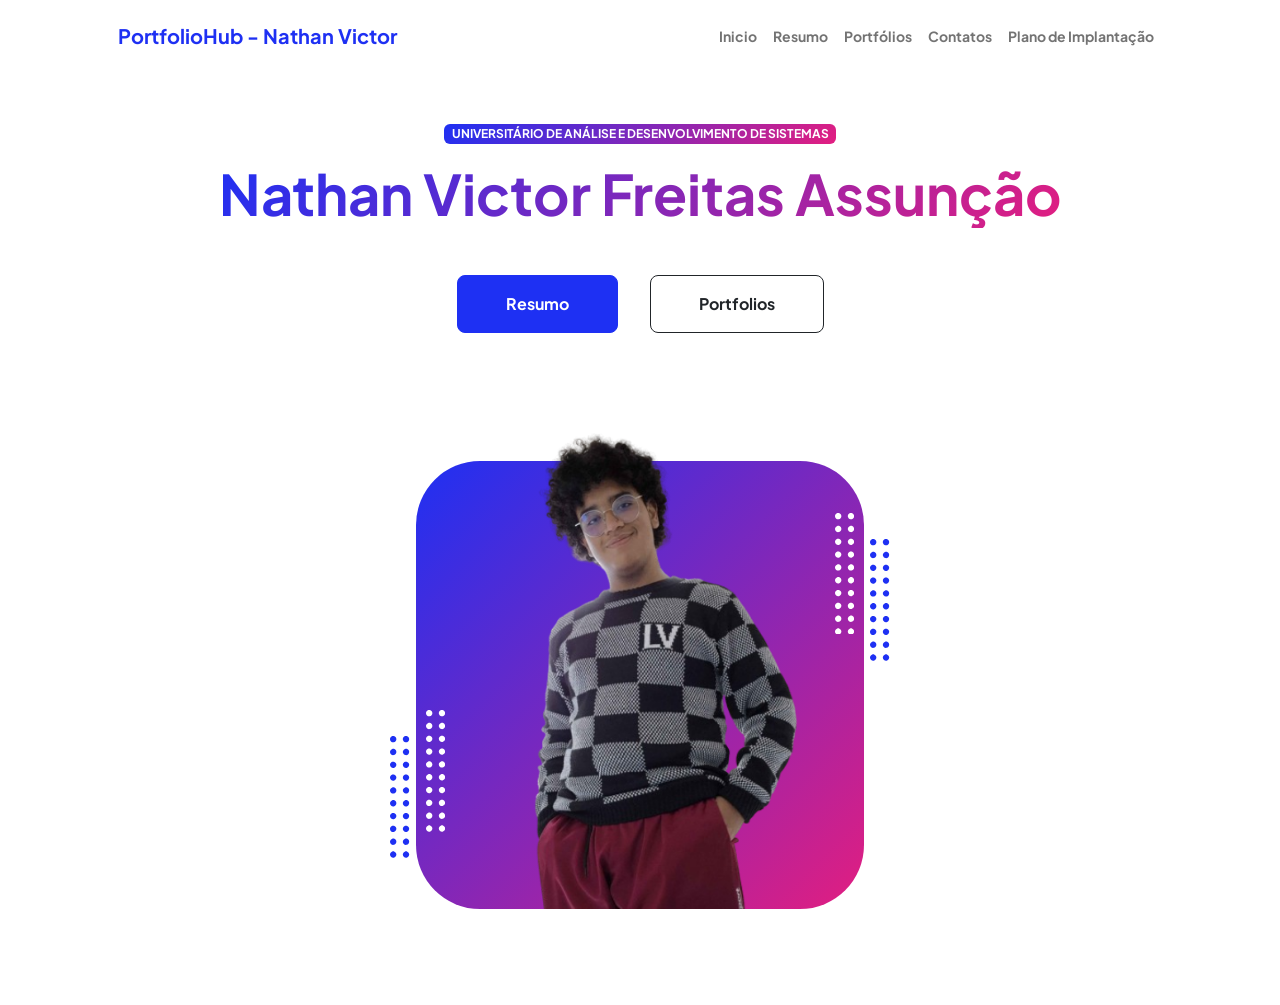
==== commit 25a71688: "Atualização de htmls" ====
--- a/index.html
+++ b/index.html
@@ -35,6 +35,7 @@
                             <li class="nav-item"><a class="nav-link" href="resumo.html">Resumo</a></li>
                             <li class="nav-item"><a class="nav-link" href="portfolios.html">Portfólios</a></li>
                             <li class="nav-item"><a class="nav-link" href="contatos.html">Contatos</a></li>
+                            <li class="nav-item"><a class="nav-link" href="https://docs.google.com/document/d/1Pz-uGKKR_5woy3SZvw393J3rif1ak4wphvKi2PFFeQk/edit?usp=sharing">Plano de Implantação</a></li>
                         </ul>
                     </div>
                 </div>
